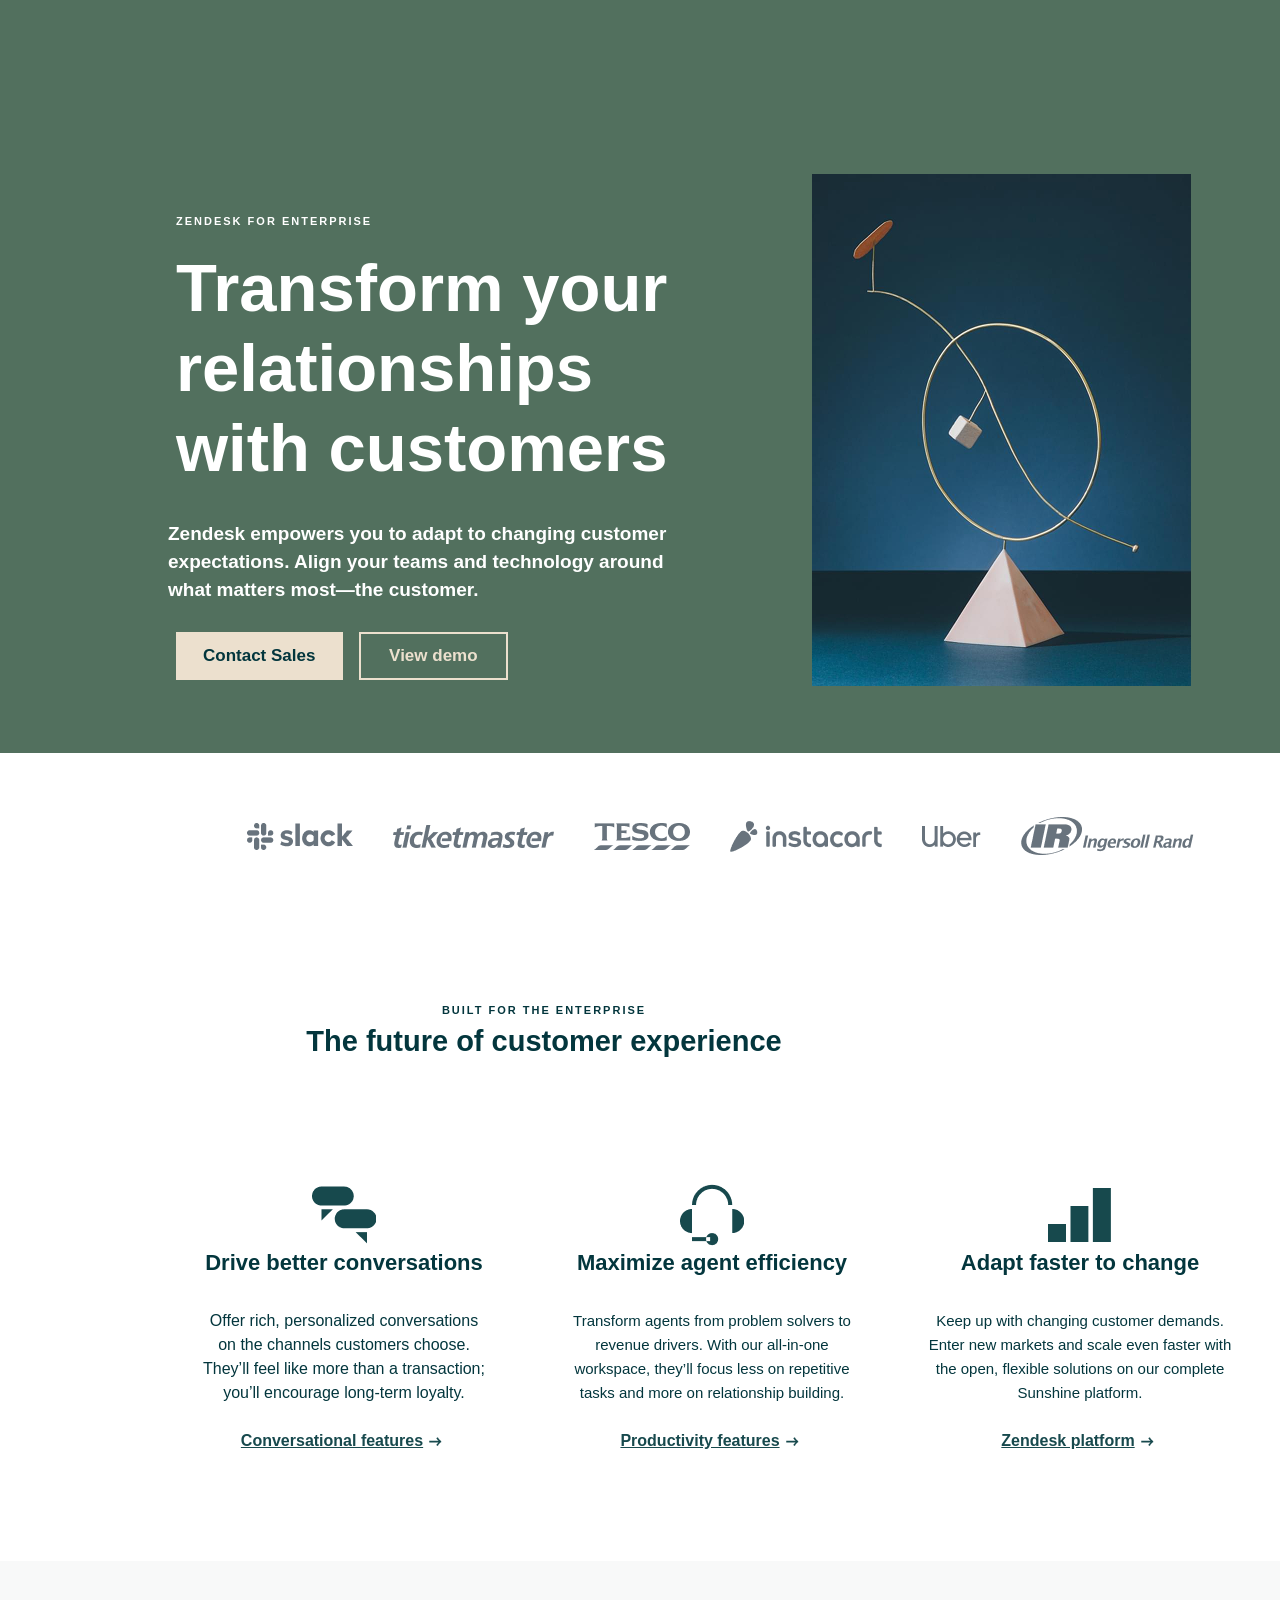
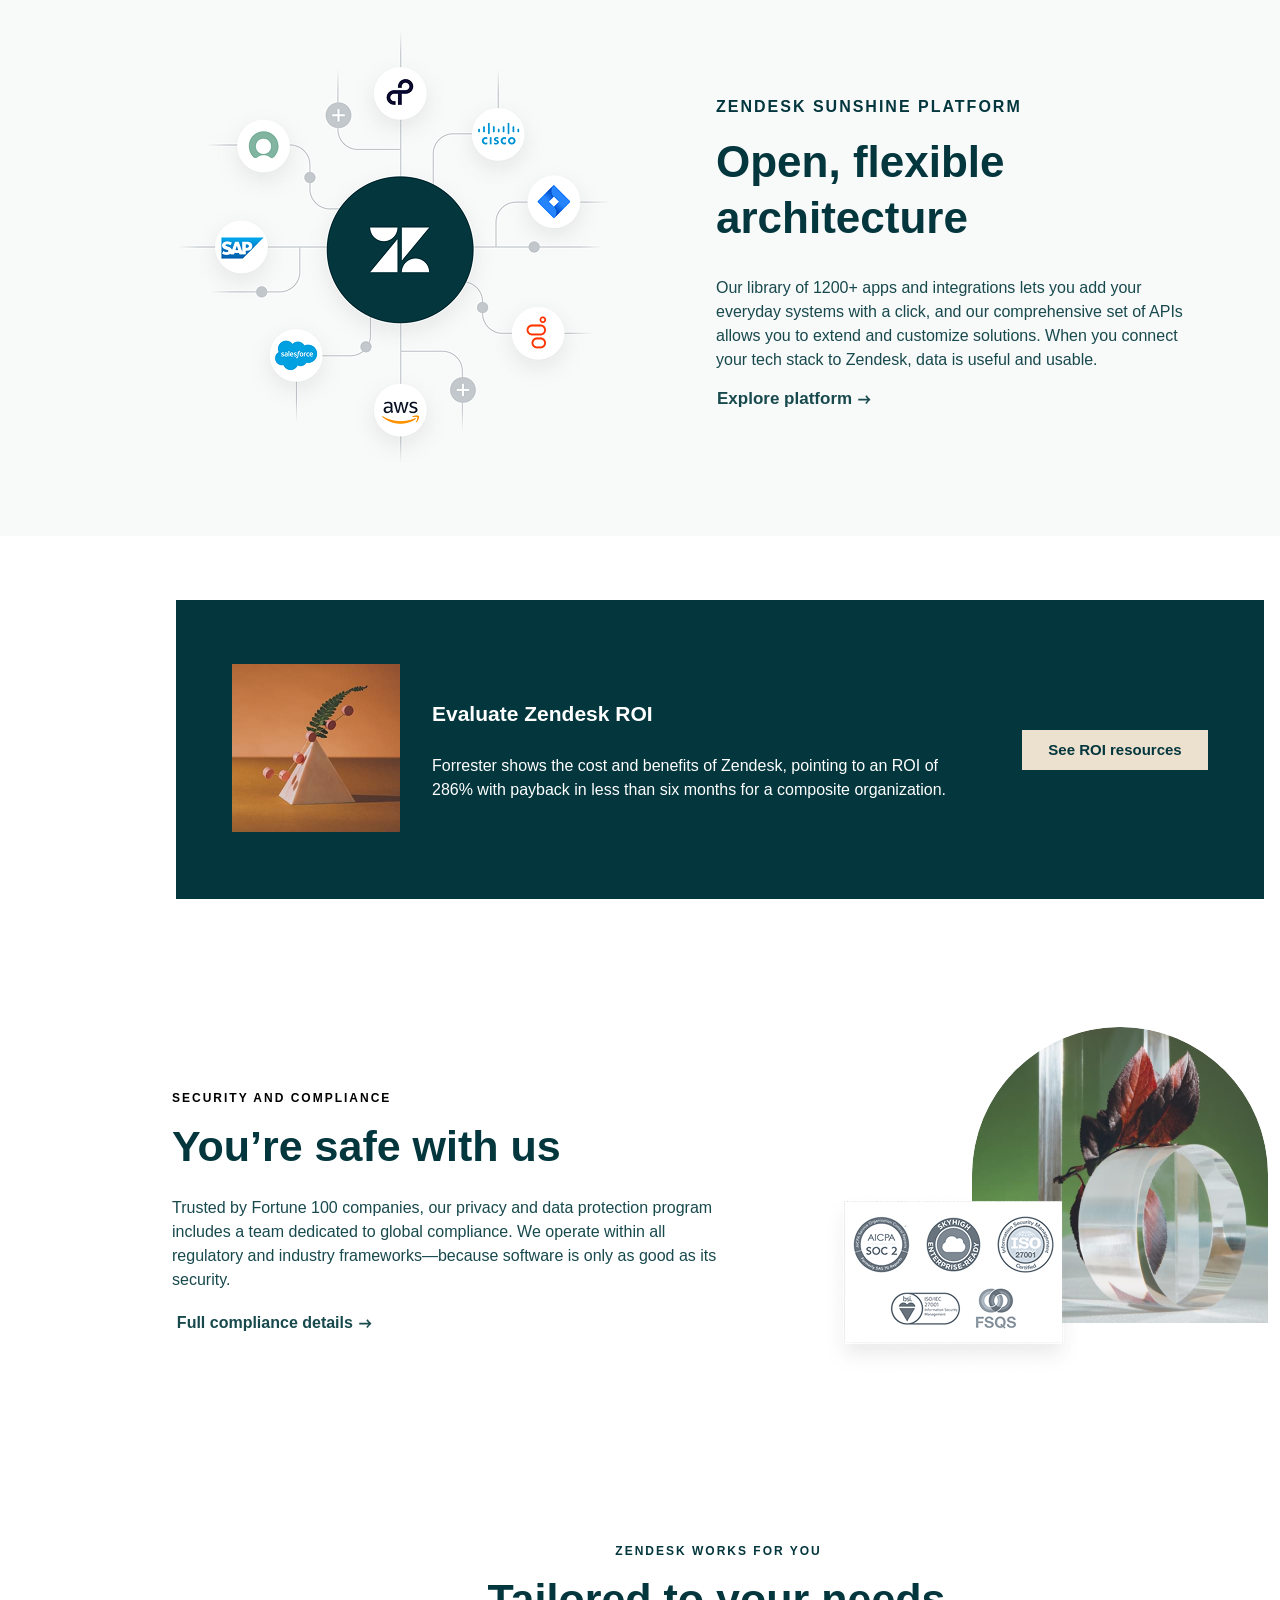
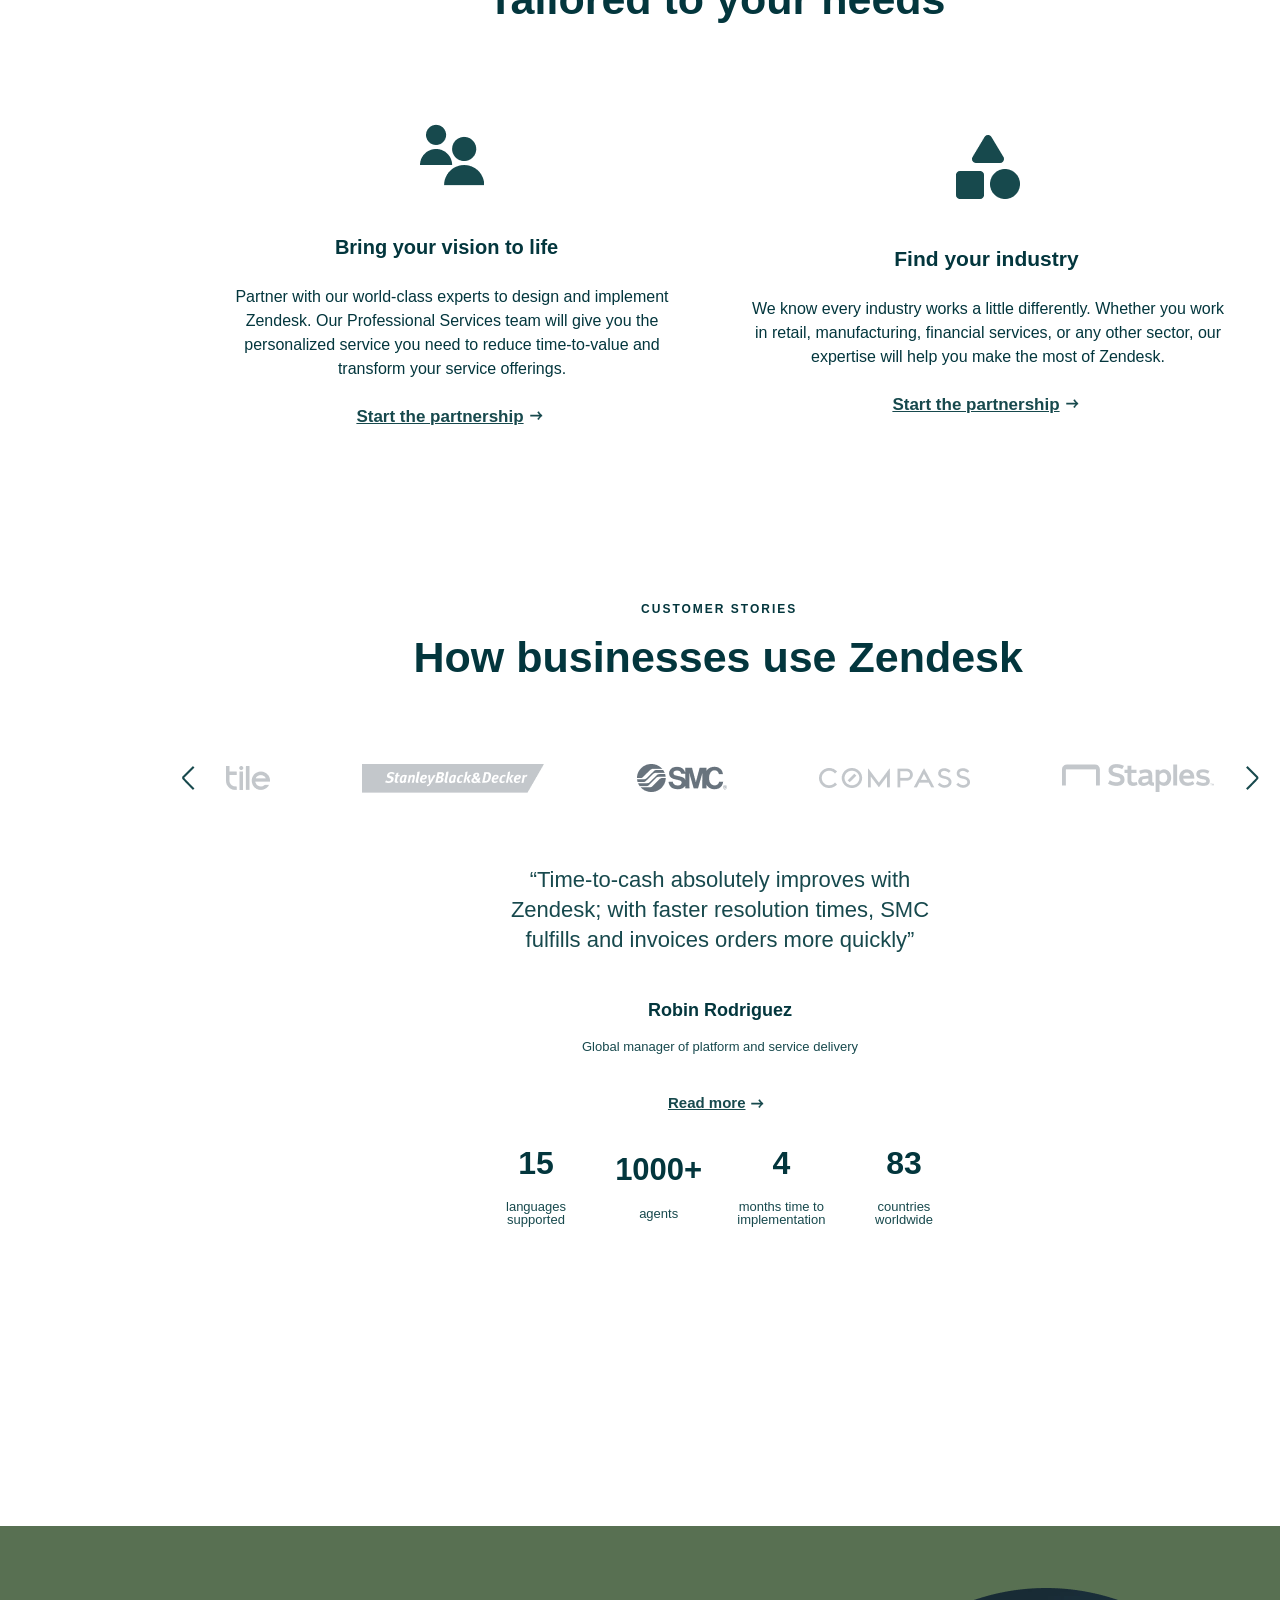
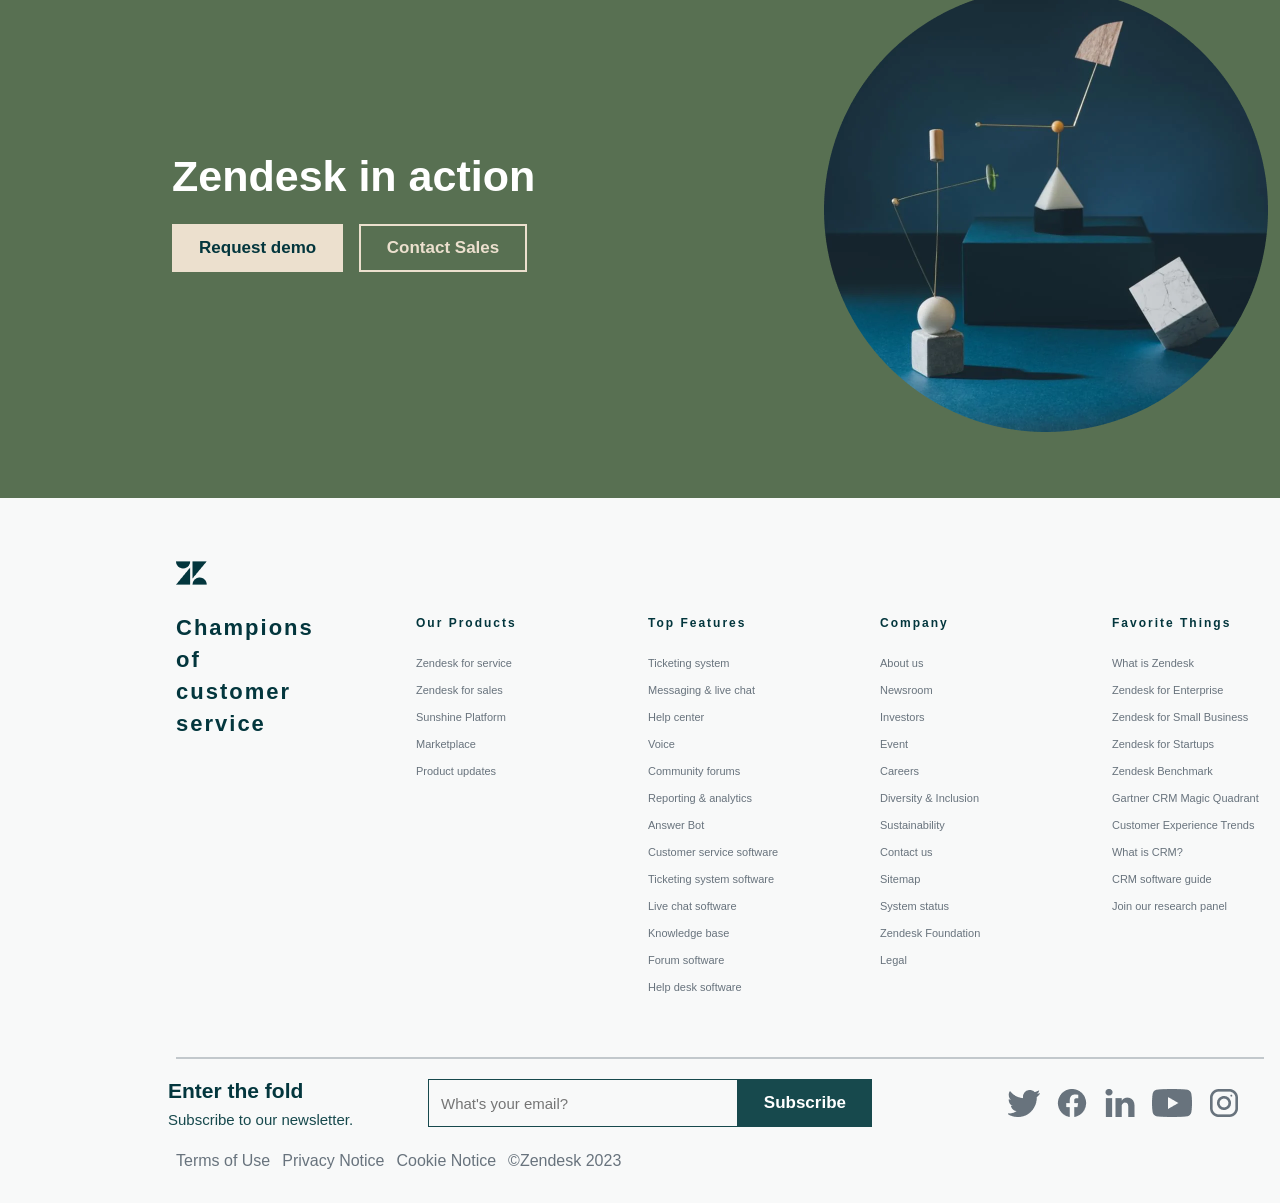
==== index.html @ 7442fc42 "Rename bt6.html to index.html" ====
<!DOCTYPE html>
<html>
    <head>
        <meta charset="UTF-8">
        <title>BT6</title>
        <link rel="stylesheet" href="thuoctinh6.css">
    </head>
    <body>
        <div class="khung">
            <div class="khungODau">
                <div class="khungODau-phanNoiDung">
                    <div class="khungODau-phanNoiDung-chuviet">
                        <p class="oDau-chu1">ZENDESK FOR ENTERPRISE</p>
                        <p class="oDau-chu2">Transform your relationships with customers</p>
                        <div class="oDau-chu3">
                            <p>Zendesk empowers you to adapt to changing customer expectations. Align your teams and technology around what matters most—the customer.</p>
                        </div>
                        <div class="oDau-chu4">
                            <div class="maunut1">
                                <p style="padding: 10px 27.66px 10px 27px;">Contact Sales</p>
                            </div>
                            <div class="maunut2">
                                <p style="padding: 10px 28.27px 10px 28px;">View demo</p>
                            </div>
                        </div>
                    </div>
                    <div>
                        <img src="img/anhODauTien.png" style="width: 379px; height: 512px">
                    </div>
                </div>
            </div>
            <div class="khungThu2">
                <div class="khungThu2-phanNoiDung">
                        <img src="img/oThu2-1.png" style="width: 106px; height: 27px">
                        <img src="img/oThu2-2.png" style="width: 161px; height: 23px">
                        <img src="img/oThu2-3.png" style="width: 96px; height: 27px">
                        <img src="img/oThu2-4.png" style="width: 152px; height: 31px">
                        <img src="img/oThu2-5.png" style="width: 59px; height: 21px">
                        <img src="img/oThu2-6.png" style="width: 173px; height: 38px">
                </div>
            </div>
            <div class="khungThu3">
                <div class="khungThu3-phanNoiDung">
                    <div class="khungThu3-tieude">
                        <p style="font-size: 11px; letter-spacing: 2px; line-height: 22px;">BUILT FOR THE ENTERPRISE</p>
                        <h1 style="font-size: 29px; line-height: 40px; letter-spacing: 0%;">The future of customer experience</h1>
                    </div>
                    <div class="khungThu3-thongtin">
                        <div class="othongtin">
                            <img src="img/othu3-1.png" class="khungthu3-anh">
                            <b style="font-size: 22px; font-weight: 700; line-height: 32px;">
                                Drive better conversations
                            </b>
                            <p class="khung3-othongtin1">
                                Offer rich, personalized conversations on the channels customers choose. They’ll feel like more than a transaction; you’ll encourage long-term loyalty.
                            </p>
                            <div style="height: 28px; width: 223.38px; margin-top: 26px; display: flex; align-items: center; justify-content: center;">
                                <u>
                                    Conversational features
                                </u>
                                <img src="img/othu3-4.png" style="height: 24px; width: 24px;">
                            </div>
                        </div>
                        <div class="othongtin">
                            <img src="img/othu3-2.png" class="khungthu3-anh">
                            <b style="font-size: 22px; font-weight: 700; line-height: 32px;">
                                Maximize agent efficiency
                            </b>
                            <p class="khung3-othongtin2">
                                Transform agents from problem solvers to revenue drivers. With our all-in-one workspace, they’ll focus less on repetitive tasks and more on relationship building.
                            </p>
                             <div style="height: 28px; width: 196.94px; margin-top: 26px; display: flex; align-items: center; justify-content: center;">
                                <u>
                                    Productivity features
                                </u>
                                <img src="img/othu3-4.png" style="height: 24px; width: 24px;">
                            </div>
                        </div>
                        <div class="othongtin">
                            <img src="img/othu3-3.png" class="khungthu3-anh">
                            <b style="font-size: 22px; font-weight: 700; line-height: 32px;">
                                Adapt faster to change
                            </b>
                            <p class="khung3-othongtin3">
                                Keep up with changing customer demands. Enter new markets and scale even faster with the open, flexible solutions on our complete Sunshine platform.
                            </p>
                             <div style="height: 28px; width: 169.53px; margin-top: 26px; display: flex; justify-content: center; align-items: center;">
                                <u>
                                    Zendesk platform
                                </u>
                                <img src="img/othu3-4.png" style="height: 24px; width: 24px;">
                            </div>
                        </div>
                    </div>
                </div>
            </div>
            <div class="khung4">
                <div class="khung4-phanND">
                    <div>
                        <img src="img/oThu4-1.png">
                    </div>
                    <div class="khung4-thongtin">
                        <p class="khung4-thongtin-c1">
                            ZENDESK SUNSHINE PLATFORM
                        </p>
                        <p class="khung4-thongtin-c2">
                            Open, flexible architecture
                        </p>
                        <p class="khung4-thongtin-c3">
                            Our library of 1200+ apps and integrations lets you add your everyday systems with a click, and our comprehensive set of APIs allows you to extend and customize solutions. When you connect your tech stack to Zendesk, data is useful and usable.
                        </p>
                        <div class="khung4-thongtin-c4">
                            <p >Explore platform</p>
                            <img src="img/othu3-4.png" style="height: 24px; width: 24px;">
                        </div>
                    </div>
                </div>
            </div>
            <div class="khung5">
                <div class="khung5-ND">
                    <div>
                        <img src="img/oThu5-1.png" style="height: 168px; height: 168px;">
                    </div>
                    <div class="khung5-ND-C1">
                        <p class="khung5-ND-C1_1">
                            Evaluate Zendesk ROI
                        </p>
                        <p class="khung5-ND-C1_2">
                            Forrester shows the cost and benefits of Zendesk, pointing to an ROI of 286% with payback in less than six months for a composite organization.
                        </p>
                    </div>
                    <div class="khung5-ND-C2">
                        <p>See ROI resources</p>
                    </div>
                </div>
            </div>
            <div class="khung6">
                <div class="khung6-ND">
                    <div class="khung6-ND-C1">
                        <p class="khung6-ND-C1-1">
                            SECURITY AND COMPLIANCE
                        </p>
                        <p class="khung6-ND-C1-2">
                            You’re safe with us
                        </p>
                        <p class="khung6-ND-C1-3">
                            Trusted by Fortune 100 companies, our privacy and data protection program includes a team dedicated to global compliance. We operate within all regulatory and industry frameworks—because software is only as good as its security.
                        </p>
                        <div class="khung6-ND-C1-4">
                            <p>Full compliance details</p>
                            <img src="img/othu3-4.png">
                        </div>
                    </div>
                    <div class="khung6-ND-C2">
                        <img src="img/anh2.png" class="khung6-anh1">
                        <img src="img/anh1.png" class="khung6-anh2">
                    </div>
                </div>
            </div>
            <div class="khung7">
                <div class="khung7-ND">
                    <div class="khung7-ND-C1">
                        <p class="khung7-ND-C1_1">
                            ZENDESK WORKS FOR YOU
                        </p>
                        <p class="khung7-ND-C1_2">
                            Tailored to your needs
                        </p>
                    </div>
                    <div class="khung7-ND-C2">
                        <div class="khung7-ND-C2_1">
                            <img src="img/oThu7-1.png" style="width: 64px; height: 64px;">
                            <p class="khung7-C2-TD1">
                                Bring your vision to life
                            </p>
                            <p class="khung7-C2-ND1">
                                Partner with our world-class experts to design and implement Zendesk. Our Professional Services team will give you the personalized service you need to reduce time-to-value and transform your service offerings.
                            </p>
                            <div class="khung7-C2-MT1">
                                <u>
                                    Start the partnership
                                </u>
                                <img src="img/othu3-4.png" style="height: 24px; width: 24px;">
                            </div>
                        </div>
                        <div class="khung7-ND-C2_1">
                            <img src="img/oThu7-2.png" style="width: 64px; height: 64px;">
                            <p class="khung7-C2-TD2">
                                Find your industry
                            </p>
                            <p class="khung7-C2-ND2">
                                We know every industry works a little differently. Whether you work in retail, manufacturing, financial services, or any other sector, our expertise will help you make the most of Zendesk.
                            </p>
                            <div class="khung7-C2-MT2">
                                <u>
                                    Start the partnership
                                </u>
                                <img src="img/othu3-4.png" style="height: 24px; width: 24px;">
                            </div>
                        </div>
                    </div>
                </div>
            </div>
            <div class="khung8">
                <div class="khung8-ND">
                    <div class="khung8-ND-C1">
                        <p class="khung8-C1-TT">
                            CUSTOMER STORIES
                        </p>
                        <p class="khung8-C1-TT2">
                            How businesses use Zendesk
                        </p>
                    </div>
                    <div class="khung8-C2">
                        <div class="khung8-C2-ND">
                            <div class="khung8-oanh1">
                                <img src="img/o8-1.png" style="height: 24px; width: 24px;">
                                <div class="khung8-deanh">
                                    <img src="img/o8-2.png" style="height: 24px; width: 44px;">
                                    <img src="img/o8-3.png" style="height: 28.69px; width: 182px;">
                                    <img src="img/o8-4.png" style="height: 28px; width: 90px;">
                                    <img src="img/o8-5.png" style="height: 20px; width: 151px;">
                                    <img src="img/o8-6.png" style="height: 28px; width: 152px;">
                                </div>
                                <img src="img/o8-7.png" style="height: 24px; width: 24px;">
                            </div>
                            <div class="khung8-C2-tt">
                                <div class="khung8-C2-tt2">
                                    <div class="khung8-C2-ND1">
                                        <p>
                                            “Time-to-cash absolutely improves with Zendesk; with faster resolution times, SMC fulfills and invoices orders more quickly”
                                        </p>
                                    </div>
                                    <div class="khung8-C2-ND2">
                                        <p style="width: 145px; height: 28px; font-weight: 700; font-size: 18px; line-height: 28px; color: #03363d;">
                                            Robin Rodriguez
                                        </p>
                                        <p style="width: 277px; height:18px; font-weight: 400; font-size: 13px; line-height: 18px; text-align: center; color: #17494D;">
                                            Global manager of platform and service delivery
                                        </p>
                                    </div>
                                    <div class="khung8-C2-ND3">
                                        <u>
                                            Read more
                                        </u>
                                        <img src="img/othu3-4.png" style="width: 24px; height: 24px;">
                                    </div>
                                    <div class="khung8-C2-ND4">
                                        <div class="khung8-C2-ND4-o">
                                            <p class="khung8-C2-TD">15</p>
                                            <p class="khung8-C2-oTT">languages supported</p>
                                        </div>
                                        <div class="khung8-C2-ND4-o">
                                            <p class="khung8-C2-TD" style="font-size: 31px;">1000+</p>
                                            <p class="khung8-C2-oTT">agents</p>
                                        </div>
                                         <div class="khung8-C2-ND4-o">
                                            <p class="khung8-C2-TD">4</p>
                                            <p class="khung8-C2-oTT">
                                                months time to implementation
                                            </p>
                                        </div>
                                         <div class="khung8-C2-ND4-o">
                                            <p class="khung8-C2-TD">83</p>
                                            <p class="khung8-C2-oTT">
                                                countries worldwide
                                            </p>
                                         </div>
                                    </div>
                                </div>
                            </div>
                        </div>
                    </div>
                </div>
            </div>
            <div class="khung9">
                <div class="khung9-ND">
                    <div class="khung9-ND-C1">
                        <p style="width: 367.84px; height: 48px; font-size: 43px; font-weight: 700; line-height: 56px; color: #FFFFFF;">
                            Zendesk in action
                        </p>
                        <div style="width: 536px; height: 48px; display: flex; gap:16px; margin-top: 28px;">
                            <div class="khung9-nut1">
                                Request demo
                            </div>
                            <div class="khung9-nut2">
                                Contact Sales
                            </div>
                        </div>
                    </div>
                    <div class="khung9-C2">
                        <img src="img/o9-1.png" style="height: 444px; width: 444px;">
                    </div>
                </div>
            </div>
            <div class="khung10">
                <div class="khung10-ND">
                    <div class="khung10-ND-C1">
                        <img src="img/o10-1.png" style="height: 32px; width: 32px;">
                        <div class="khung10-C1-tt">
                            <div class="khung10-C1-oTT">
                                <div style="font-size: 22px; height: 88px; width: 127.62px; margin-right: 48.38px;">
                                    <b style="font-size: 22px; letter-spacing: 0%; line-height: 32px;">
                                        Champions of customer service
                                    </b>
                                </div>
                            </div>
                            <div class="khung10-C1-oTT">
                                <b style="height: 15px; width: 125.15px;">Our Products</b>
                                <div style="width: 168px; height: 127px; margin-top: 20px; display: flex; flex-direction: column; gap: 9px;">
                                    <p>Zendesk for service</p>
                                    <p>Zendesk for sales</p>
                                    <p>Sunshine Platform</p>
                                    <p>Marketplace</p>
                                    <p>Product updates</p>
                                </div>
                            </div>
                            <div class="khung10-C1-oTT">
                                <b style="height: 15px; width: 114.56px;">Top Features</b>
                                <div style="width: 168px; height: 343px; margin-top: 20px; display: flex; flex-direction: column; gap: 9px;">
                                    <p>Ticketing system</p>
                                    <p>Messaging & live chat</p>
                                    <p>Help center</p>
                                    <p>Voice</p>
                                    <p>Community forums</p>
                                    <p>Reporting & analytics</p>
                                    <p>Answer Bot</p>
                                    <p>Customer service software</p>
                                    <p>Ticketing system software</p>
                                    <p>Live chat software</p>
                                    <p>Knowledge base</p>
                                    <p>Forum software</p>
                                    <p>Help desk software</p>
                                </div>
                            </div>
                            <div class="khung10-C1-oTT">
                                <b style="height: 15px; width: 81.37px;">Company</b>
                                <div style="width: 168px; height: 316px; margin-top: 20px; display: flex; flex-direction: column; gap: 9px;">
                                    <p>About us</p>
                                    <p>Newsroom</p>
                                    <p>Investors</p>
                                    <p>Event</p>
                                    <p>Careers</p>
                                    <p>Diversity & Inclusion</p>
                                    <p>Sustainability</p>
                                    <p>Contact us</p>
                                    <p>Sitemap</p>
                                    <p>System status</p>
                                    <p>Zendesk Foundation</p>
                                    <p>Legal</p>
                                </div>
                            </div>
                            <div class="khung10-C1-oTT">
                                <b style="height: 15px; width: 141px;">Favorite Things</b>
                                <div style="width: 168px; height: 262px; margin-top: 20px; display: flex; flex-direction: column; gap: 9px;">
                                    <p>What is Zendesk</p>
                                    <p>Zendesk for Enterprise</p>
                                    <p>Zendesk for Small Business</p>
                                    <p>Zendesk for Startups</p>
                                    <p>Zendesk Benchmark</p>
                                    <p>Gartner CRM Magic Quadrant</p>
                                    <p>Customer Experience Trends</p>
                                    <p>What is CRM?</p>
                                    <p>CRM software guide</p>
                                    <p>Join our research panel</p>
                                </div>
                            </div>
                        </div>
                    </div>
                    <hr>
                    <div class="khung10-C2">
                        <div class="khung10-C2-o1">
                            <b>Enter the fold</b>
                            <p>Subscribe to our newsletter.</p>
                        </div>
                        <div style="display: flex;">
                            <input type="text" placeholder="What's your email?">
                            <button>Subscribe</button>
                        </div>
                        <div style="display: flex; width: 232px; height: 32px; gap: 16px; margin-left: 136px;">
                            <img src="img/o10-2.png">
                            <img src="img/o10-3.png">
                            <img src="img/o10-4.png">
                            <img src="img/o10-5.png" style="width: 40px;">
                            <img src="img/o10-6.png">
                        </div>
                    </div>
                    <div class="khung10-C3">
                        <p>Terms of Use</p>
                        <p>Privacy Notice</p>
                        <p>Cookie Notice</p>
                        <p>©Zendesk 2023</p>
                    </div>
                </div>
            </div>
        </div>
    </body>
</html>
---- thuoctinh6.css ----
*{
    padding: 0;
    margin: 0;
    box-sizing: border-box;
}
body{
    font-family:'arial';
}
.khung{
    height: 5984.97px;
    width: 1440px;
    font-weight: 700;
}
.khungODau{
    width: 1440px;
    height: 753px;
    background-color: #52705e;
}
.khungODau-phanNoiDung{
    width: 1104px;
    height: 515px;
    padding-top: 174px;
    padding-left: 168px;
    display: flex;
    gap:100px;
}
.khungODau-phanNoiDung-chuviet{
    font-style: Bold;
    font-weight: 700;
    color: #FFFFFF;
    width: 552px;
    height: 450px;
    padding: 32.5px 0;
    display: flex;
    flex-direction: column;
    letter-spacing: 0;
}
.oDau-chu1{
    font-size: 11px;
    line-height: 22px;
    letter-spacing: 2px;
    margin-top: 3px;
    margin-left: 8px;
}
.oDau-chu2{
    font-size: 67px;
    line-height:80px;
    margin-top: 16px;
    margin-left: 8px;
}
.oDau-chu3{
    font-size:19px;
    line-height: 28px;
    display: flex;
    flex-direction: column;
    margin-top: 32px;
}
.oDau-chu4{
    width: 536px;
    height: 48px;
    margin-left: 8px;
    margin-top: 28px;
    display: flex;
    flex-direction: row;
    gap: 16px;
}
.maunut1{
    background-color: #ECE0CE;
    border:2px;
    font-size: 17px;
    line-height: 28px;
    display: flex;
    justify-content: center;
    align-items: center;
    color: #03363D;
}
.maunut2{
    border:2px solid #ECE0CE;
    display: flex;
    justify-content: center;
    align-items: center;
    color: #ECE0CE;
    font-size: 17px;
    line-height: 28px;
}
.khungThu2{
    width: 1440px;
    height: 166px;
    display: flex;
    justify-content: center;
    align-items: center;
}
.khungThu2-phanNoiDung{
    width: 1088px;
    height: 38px;
    display: flex;
    gap: 40px;
    justify-content: center;
    align-items: center;
}
.khungThu3{
    width: 1440px;
    height:642px;
    display: flex;
    justify-content: center;
    align-items: center;
    letter-spacing: 0;
}
.khungThu3-phanNoiDung{
    width: 1088px;
    height: 514px;
    align-items: center;
    justify-content: center;
}
.khungThu3-tieude{
    width: 736px;
    height: 94px;
    display: flex;
    align-items: center;
    justify-content: center;
    flex-direction: column;
    color: #03363D;
}
.khungThu3-thongtin{
    width: 1104px;
    height: 356px;
    display: flex;
    gap:16px;
    padding-top: 64px;
    margin-left: -8px;

}
.othongtin{
    width: 352px;
    height: 356px;
    display: flex;
    align-items: center;
    justify-content: center;
    color: #03363D;
    flex-direction: column;
}
.khungthu3-anh{
    width: 64px;
    height: 64px;
}
.khung3-othongtin1{
    font-size: 16px;
    line-height: 24px;
    font-weight: 400;
    margin-top: 30px;
    width: 287.42px;
    height: 92px;
    text-align: center;
}
.khung3-othongtin2{
    font-weight: 400;
    font-size: 15px;
    line-height: 24px;
    text-align: center;
    width: 291.78px;
    height: 92px;
    margin-top: 30px;
}
u{
    color: #17494D;
}
.khung3-othongtin3{
    font-size: 15px;
    line-height: 24px;
    font-weight: 400;
    letter-spacing: 0%;
    width: 302.67px;
    height: 92px;
    margin-top: 30px;
    text-align: center;
}
.khung4{
    width: 1440px;
    height: 575px;
    background-color: #F8F9F9;
    display: flex;
    align-items: center;
    justify-content: center;
}
.khung4-phanND{
    width: 1104px;
    height: 447px;
    display: flex;
    gap: 100px;
    align-items: center;
    justify-content: center;
}
.khung4-thongtin{
    width: 552px;
    height: 306px;
    font-weight: 700;
    letter-spacing: 0%;
}
.khung4-thongtin-c1{
    line-height: 22px;
    letter-spacing: 2px;
    color: #03363D;
}
.khung4-thongtin-c2{
    font-size: 44px;
    font-weight: 700;
    line-height: 56px;
    color: #03363D;
    width: 291.81px;
    margin-top: 16px;
}
.khung4-thongtin-c3{
    width: 489.03px;
    height: 92px;
    font-size: 16px;
    font-weight: 400;
    line-height: 24px;
    margin-top: 30px;
    color: #17494D;
}
.khung4-thongtin-c4{
    width: 161.17px;
    height: 19px;
    font-size: 17px;
    line-height: 28px;
    color: #17494D;
    display: flex;
    align-items: center;
    justify-content: center;
    margin-top: 22px;
}
.khung5{
    width: 1440px;
    height: 427px;
    display: flex;
    align-items: center;
    justify-content: center;
}
.khung5-ND{
    background-color: #03363D;
    width: 1088px;
    height: 299px;
    display: flex;
    align-items: center;
    justify-content: center;
    gap:32px;
}
.khung5-ND-C1{
    display: flex;
    gap: 24px;
    color: #FFFFFF;
    letter-spacing: 0%;
    flex-wrap: wrap;
    width: 558.06px;
    height: 104px;
}
.khung5-ND-C1_1{
    font-weight: 700;
    line-height: 32px;
    font-size: 21px;
    width: 221px;
    height: 32px;
}
.khung5-ND-C1_2{
    font-weight: 400;
    font-size: 16px;
    line-height: 24px;
    width: 542.83px;
    height: 48px;
}
.khung5-ND-C2{
    display: flex;
    align-items: center;
    justify-content: center;
    background-color: #ECE0CE;
    color: #03363D;
    font-weight: 700;
    line-height: 24px;
    letter-spacing: 0;
    font-size: 15px;
    width: 185.94px;
    height: 40px;
}
.khung6{
    width: 1440px;
    height: 497.98px;
    background-color: #FFFFFF;
    display: flex;
    align-items: center;
    justify-content: center;
}
.khung6-ND{
    width: 1104px;
    height: 369.98px;
    display: flex;
    justify-content: center;
    align-items: center;
    gap: 100px;
}
.khung6-ND-C1{
    width: 552px;
    height: 250px;
    display: flex;
    flex-direction: column;
}
.khung6-ND-C1-1{
    font-weight: 700;
    font-style: Bold;
    font-size: 12px;
    line-height: 22px;
    letter-spacing: 2px;
    vertical-align: middle;
    text-transform: uppercase;
    width: 228.78px;
    height: 15px;
}
.khung6-ND-C1-2{
    font-weight: 700;
    font-style: Bold;
    font-size: 43px;
    line-height: 56px;
    letter-spacing: 0%;
    color: #03363D;
    margin-top: 16px;
    width: 394.97px;
    height: 48px;
}
.khung6-ND-C1-3{
    font-weight: 400;
    font-style: Regular;
    font-size: 16px;
    line-height: 24px;
    letter-spacing: 0%;
    vertical-align: middle;
    color: #17494D;
    margin-top: 30px;
}
.khung6-ND-C1-4{
    width: 209.77px;
    height: 19px;
    display: flex;
    align-items: center;
    justify-content: center;
    font-weight: 700;
    font-size: 16px;
    line-height: 28px;
    letter-spacing: 0%;
    color: #17494D;
    margin-top: 22px;
}
.khung6-ND-C2{
    width: 444px;
    height: 369.98px;
    position: relative;
    display: inline-block;
}
.khung6-anh1{
    display: block;
    width: 295.98px;
    height: 295.98px;
    margin-left: 148.02px;
    border-radius: 295.98px 295.98px 0 0;
    object-fit: cover;
}
.khung6-anh2{
    position: absolute;
    width: 258.98px;
    height: 184.98px;
    z-index: 10;
    bottom: 20px;
    left: 0px;
}
.khung7{
    width: 1440px;
    height: 658px;
    display: flex;
    align-items: center;
    justify-content: center;
}
.khung7-ND{
    width: 1088px;
    height: 530px;
    display: flex;
    justify-content: center;
    align-items: center;
    flex-direction: column;
}
.khung7-ND-C1{
    width: 736px;
    height: 110px;
    display: flex;
    justify-content: center;
    align-items: center;
    flex-direction: column;
    color:#03363D;
}
.khung7-ND-C1_1{
    width: 209.37px;
    height: 15px;
    font-weight: 700;
    font-size: 12px;
    line-height: 22px;
    letter-spacing: 2px;
}
.khung7-ND-C1_2{
    width: 464.95px;
    height: 48px;
    font-weight: 700;
    font-style: Bold;
    font-size: 43px;
    line-height: 56px;
    letter-spacing: 0%;
    margin-top: 16px;
}
.khung7-ND-C2{
    width: 1104px;
    height: 356px;
    display: flex;
    justify-content: center;
    margin-top: 64px;
    color: #03363D;
}
.khung7-ND-C2_1{
    width: 536px;
    height: 356px;
    display: flex;
    align-items: center;
    justify-content: center;
    flex-direction: column;
}
.khung7-C2-TD1{
    font-size: 20px;
    font-weight: 700;
    line-height: 32px;
    letter-spacing: 0%;
    width: 234.23px;
    height: 24px;
    margin-top: 44px;
}
.khung7-C2-ND1{
    width: 482.9px;
    height: 92px;
    font-weight: 400;
    font-size: 16px;
    line-height: 24px;
    letter-spacing: 0%;
    margin-top: 30px;
    text-align: center;
}
.khung7-C2-MT1{
    width: 195.53px;
    height: 28px;
    margin-top: 26px;
    display: flex;
    text-align: center;
    justify-content: center;
    font-size: 17px;
    line-height: 28px;
    letter-spacing: 0%;
    font-weight: 700;
}
.khung7-C2-TD2{
    width: 187.43px;
    height: 24px;
    font-weight: 700;
    line-height: 32px;
    letter-spacing: 0%;
    font-size: 21px;
    margin-top: 44px;
}
.khung7-C2-ND2{
    width: 485.5px;
    height: 68px;
    margin-top: 30px;
    line-height: 24px;
    letter-spacing: 0%;
    text-align: center;
    font-size: 16px;
    font-weight: 400;
}
.khung7-C2-MT2{
    width: 222.59px;
    height: 28px;
    margin-top: 26px;
    display: flex;
    text-align: center;
    justify-content: center;
    font-size: 17px;
    line-height: 28px;
    letter-spacing: 0%;
    font-weight: 700;
}
.khung8{
    width: 1440px;
    height: 1006.98px;
    display: flex;
    align-items: center;
    justify-content: center;
}
.khung8-ND{
    width: 1088px;
    height: 878.98px;
    display: flex;
    align-items: center;
    justify-content: center;
    flex-direction: column;
}
.khung8-ND-C1{
    width: 736px;
    height: 110px;
    display: flex;
    align-items: center;
    justify-content: center;
    flex-direction: column;
    color: #03363D;
    font-weight: 700;
}
.khung8-C1-TT{
    font-size: 12px;
    letter-spacing: 2px;
    width: 157.87px;
    height: 15px;
    line-height: 22px;
}
.khung8-C1-TT2{
    font-size: 43px;
    line-height: 56px;
    font-weight: 700;
    width: 612.98px;
    height: 48px;
    margin-top: 16px;
    letter-spacing: 0%;
}
.khung8-C2{
    width: 1088px;
    height: 768.98px;
    display: flex;
    align-items: center;
    justify-content: center;
    flex-direction: column;
}
.khung8-C2-ND{
    width: 1088px;
    height: 768.98px;
    display: flex;
    align-items: center;
    flex-direction: column;
}
.khung8-oanh1{
    display: flex;
    width: 1088px;
    height: 42.98px;
    align-items: center;
    justify-content: space-between;
    margin-top: 64px;
}
.khung8-deanh{
    width: 988px;
    height: 42.98px;
    display: flex;
    align-items: center;
    justify-content: space-between;
}
.khung8-C2-tt{
    width: 720px;
    height: 518px;
    display: flex;
    align-items: center;
    justify-content: center;
}
.khung8-C2-tt2{
    width: 474.66px;
    height: 390px;
    display: flex;
    align-items: center;
    justify-content: center;
    flex-direction: column;
}
.khung8-C2-ND1{
    width: 472.25px;
    height: 86px;
    font-weight: 400;
    line-height: 30px;
    font-size: 22px;
    letter-spacing: 0%;
    display: flex;
    justify-content: center;
    text-align: center;
    color: #17494D;
}
.khung8-C2-ND2{
    width: 293.67px;
    height: 82px;
    gap: 14px;
    margin-top: 34px;
    letter-spacing: 0%;
    display: flex;
    text-align: center;
    align-items: center;
    justify-content: center;
    flex-direction: column;
}
.khung8-C2-ND3{
    width: 104.08px;
    height: 26px;
    font-size: 15px;
    line-height: 24px;
    color: #17494D;
    font-weight: 700;
    letter-spacing: 0%;
    display: flex;
    margin-top: 24px;
}
.khung8-C2-ND4{
    width: 490.66px;
    height: 136px;
    display: flex;
    align-items: center;
    justify-content: center;
    gap: 16px;
}
.khung8-C2-ND4-o{
    width: 106.66px;
    height: 90px;
    display: flex;
    flex-direction: column;
    text-align: center;
    justify-content: center;
}
.khung8-C2-TD{
    font-weight: 700;
    font-size: 32px;
    line-height: 40px;
    color: #03363D;
    height: 40px;
}
.khung8-C2-oTT{
    color:#17494D;
    font-weight: 400;
    line-height: 100%;
    font-size: 13px;
    margin-top: 17px;
}
.khung9{
    width: 1440px;
    height: 572px;
    background-color: #587052;
    display: flex;
    align-items: center;
    justify-content: center;
}
.khung9-ND{
    width: 1104px;
    height: 444px;
    display: flex;
    gap:100px;
    justify-content: center;
    align-items: center;
}
.khung9-ND-C1{
    width: 552px;
    height: 128px;
    display: flex;
    flex-direction: column;
    letter-spacing: 0%;
}
.khung9-nut1{
    width: 171.19px;
    height: 48px;
    background-color: #ECE0CE;
    display: flex;
    align-items: center;
    justify-content: center;
    color: #03363D;
    font-size: 17px;
    font-weight: 700;
}
.khung9-nut2{
    width: 167.66px;
    height: 48px;
    border: 2px solid #ECE0CE;
    display: flex;
    align-items: center;
    justify-content: center;
    color: #ECE0CE;
    font-size: 17px;
    line-height: 28px;
    font-weight: 700;
}
.khung10{
    height: 705px; 
    width: 1440px; 
    background-color: #F8F9F9;
    display: flex;
    align-items: center;
    justify-content: center;
}
.khung10-ND{
    width: 1120px;
    height: 673px;
    display: flex;
    align-items: center;
    justify-content: center;
    flex-direction: column;
}
.khung10-ND-C1{
    width: 1088px;
    height: 516px;
    display: flex;
    align-items: flex-start;
    justify-content: center;
    flex-direction: column;
}
.khung10-C1-tt{
    width: 1104px;
    height: 397px;
    display: flex;
    margin-top: 23px;
    justify-content: space-between;
}
.khung10-oTT{
    width: 184px;
    height: 397px;
}
.khung10-C1-oTT b{
    color: #03363D;
    letter-spacing: 2px;
    line-height: 22px;
    font-size: 12px;
    font-weight: 700;
}
.khung10-C1-oTT p{
    color: #68737D;
    letter-spacing: 0%;
    font-weight: 400;
    font-size: 11px;
    line-height: 18px;
}
hr{
    border: 1px solid #c2c8cc;
    margin-top: 16px;
    width: 1088px;
}
.khung10-C2{
    width: 1104px;
    height: 64px;
    display: flex;
    align-items: center;
    padding-top: 24px;
}
.khung10-C2-o1{
    width: 260px;
    height: 56px;
    display: flex;
    flex-direction: column;
    gap:6px;
}
.khung10-C2-o1 b{
    font-weight: 700;
    font-size: 21px;
    line-height: 32px;
    letter-spacing: 0%;
    color: #03363D;
    width: 140.15px;
    height: 24px;
}
.khung10-C2-o1 p{
    font-weight: 400;
    font-size: 15px;
    color: #17494D;
    letter-spacing: 0%;
    width: 195.2px;
    height: 20px;
    margin-top: 6px;
}
input[type=text]{
    background-color: #F8F9F9;
    display: flex;
    align-items: center;
    justify-content: center;
    border: 1px solid #17494D;
    width: 309.84px;
    height: 48px;
    font-size: 15px;
    font-weight: 400;
    line-height: 100%;
    box-sizing: border-box;
    padding-left: 12px;
}
button{
    width: 134.16px;
    height: 48px;
    background-color: #17494D;
    display: flex;
    align-items: center;
    justify-content: center;
    color: #FFFFFF;
    font-weight: 700;
    font-size: 17px;
    line-height: 28px;
    border: 2px solid #17494D;
}
.khung10-C2 img{
    width: 32px;
    height: 32px;
}
.khung10-C3{
    width: 1104px;
    height: 28px;
    margin-top: 24px;
    display: flex;
    align-items: center;
    box-sizing: border-box;
    padding-left: 8px;
    color: #68737D;
    font-weight: 400;
    letter-spacing: 0%;
}
.khung10-C3 p{
    display: flex;
    align-items: center;
    justify-content: center;
    height: 28px;
    margin-right: 12px;
}
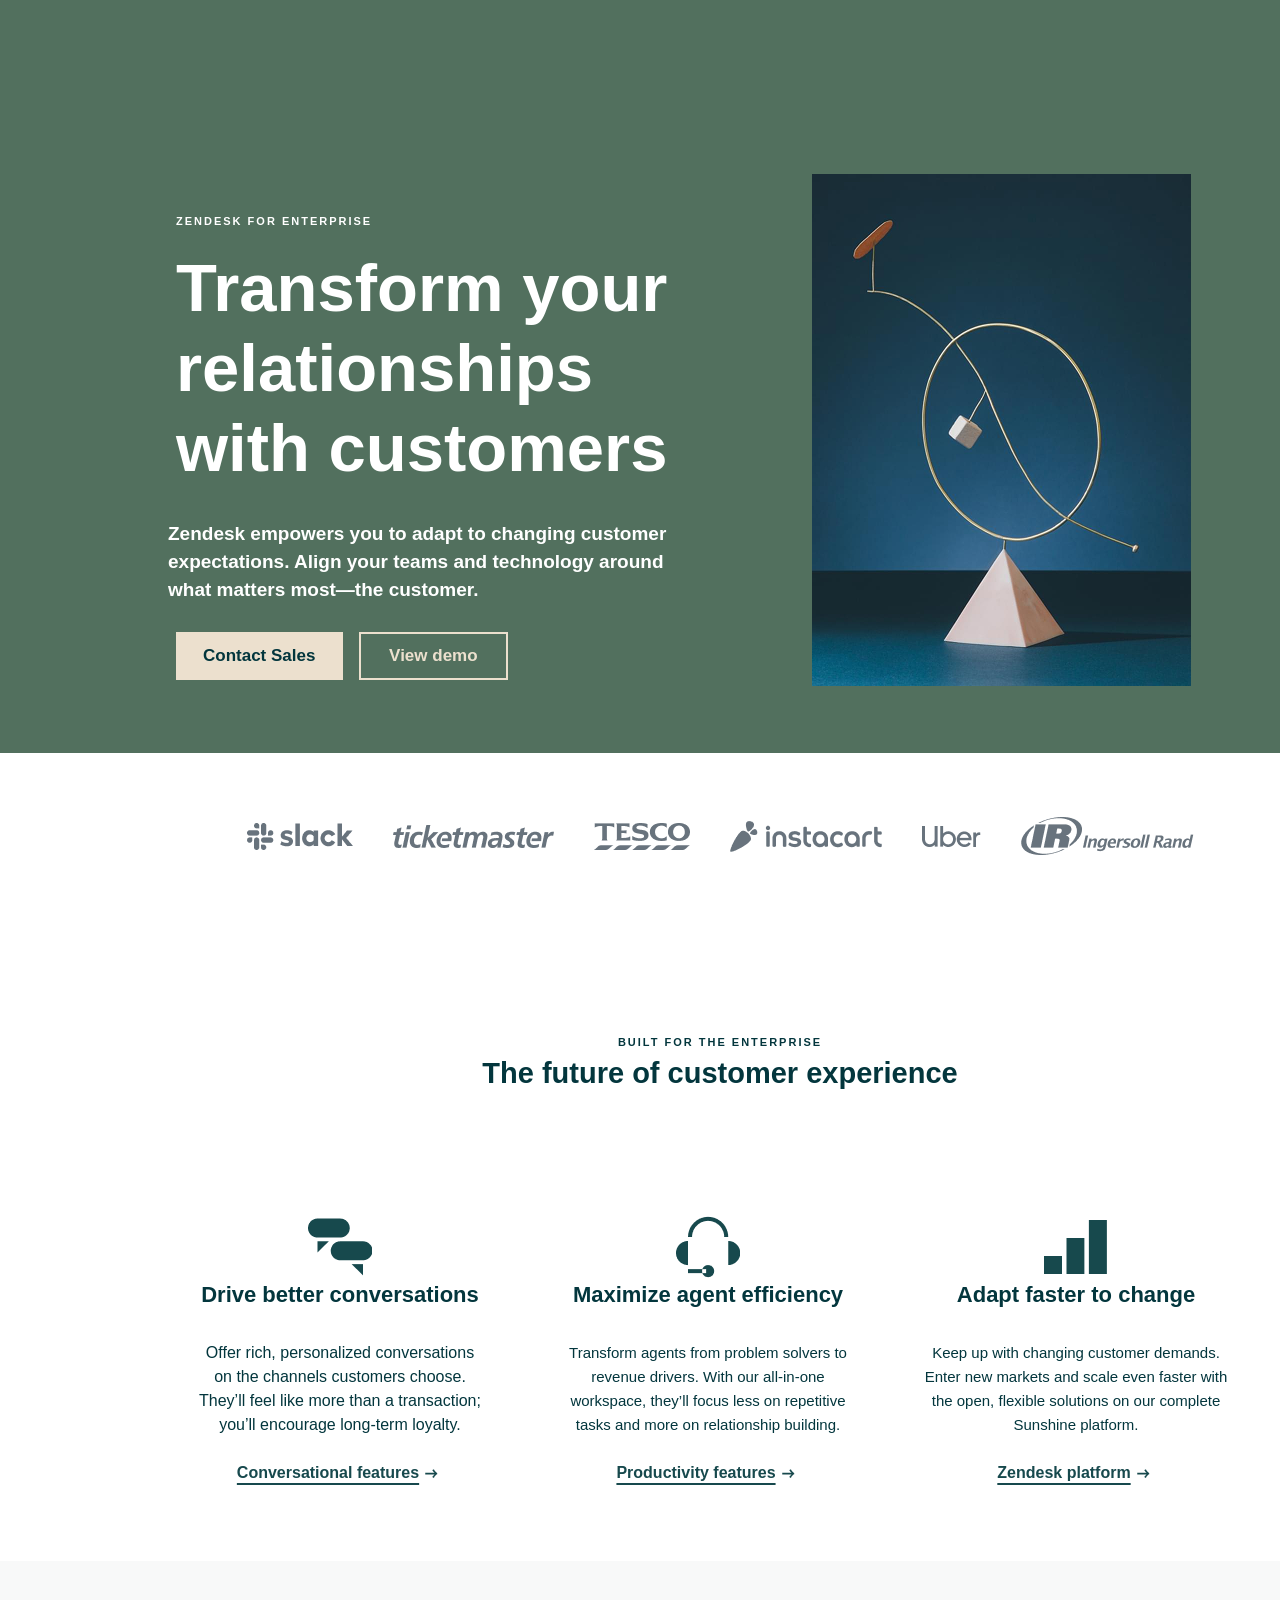
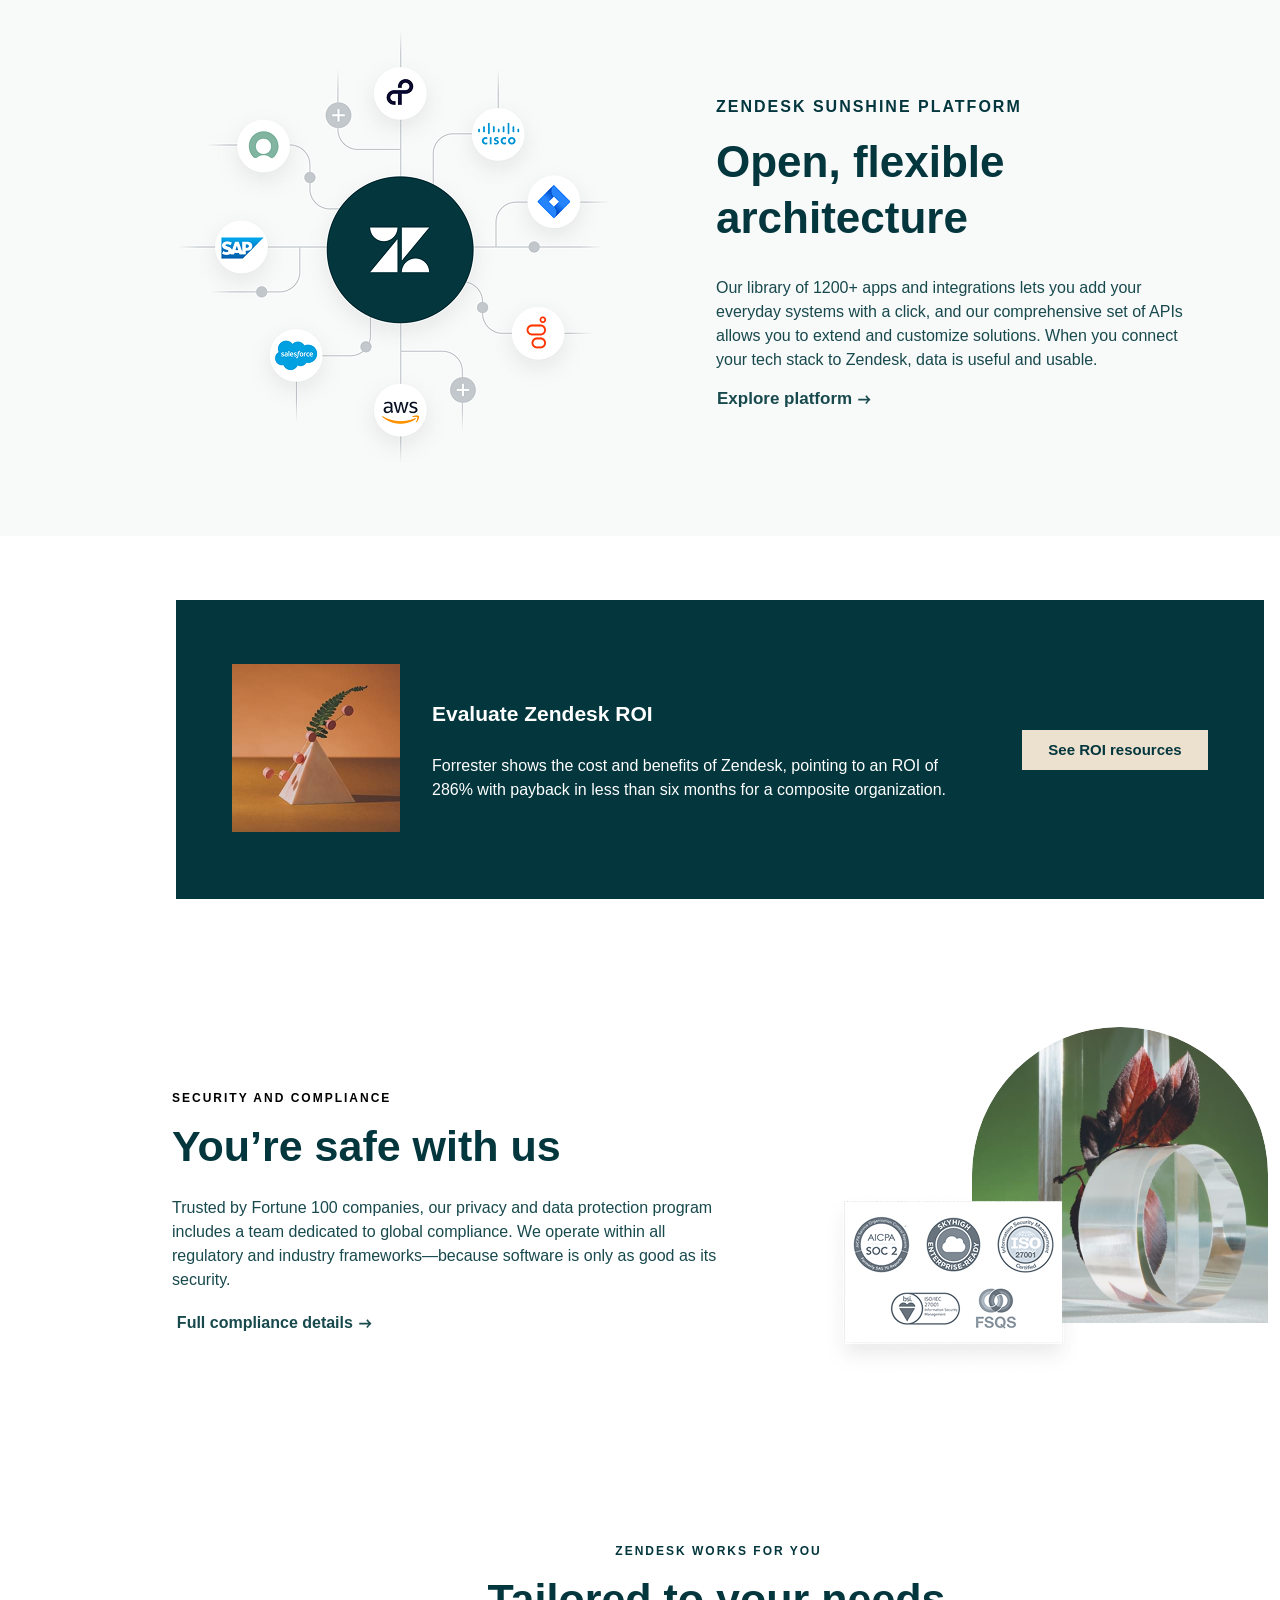
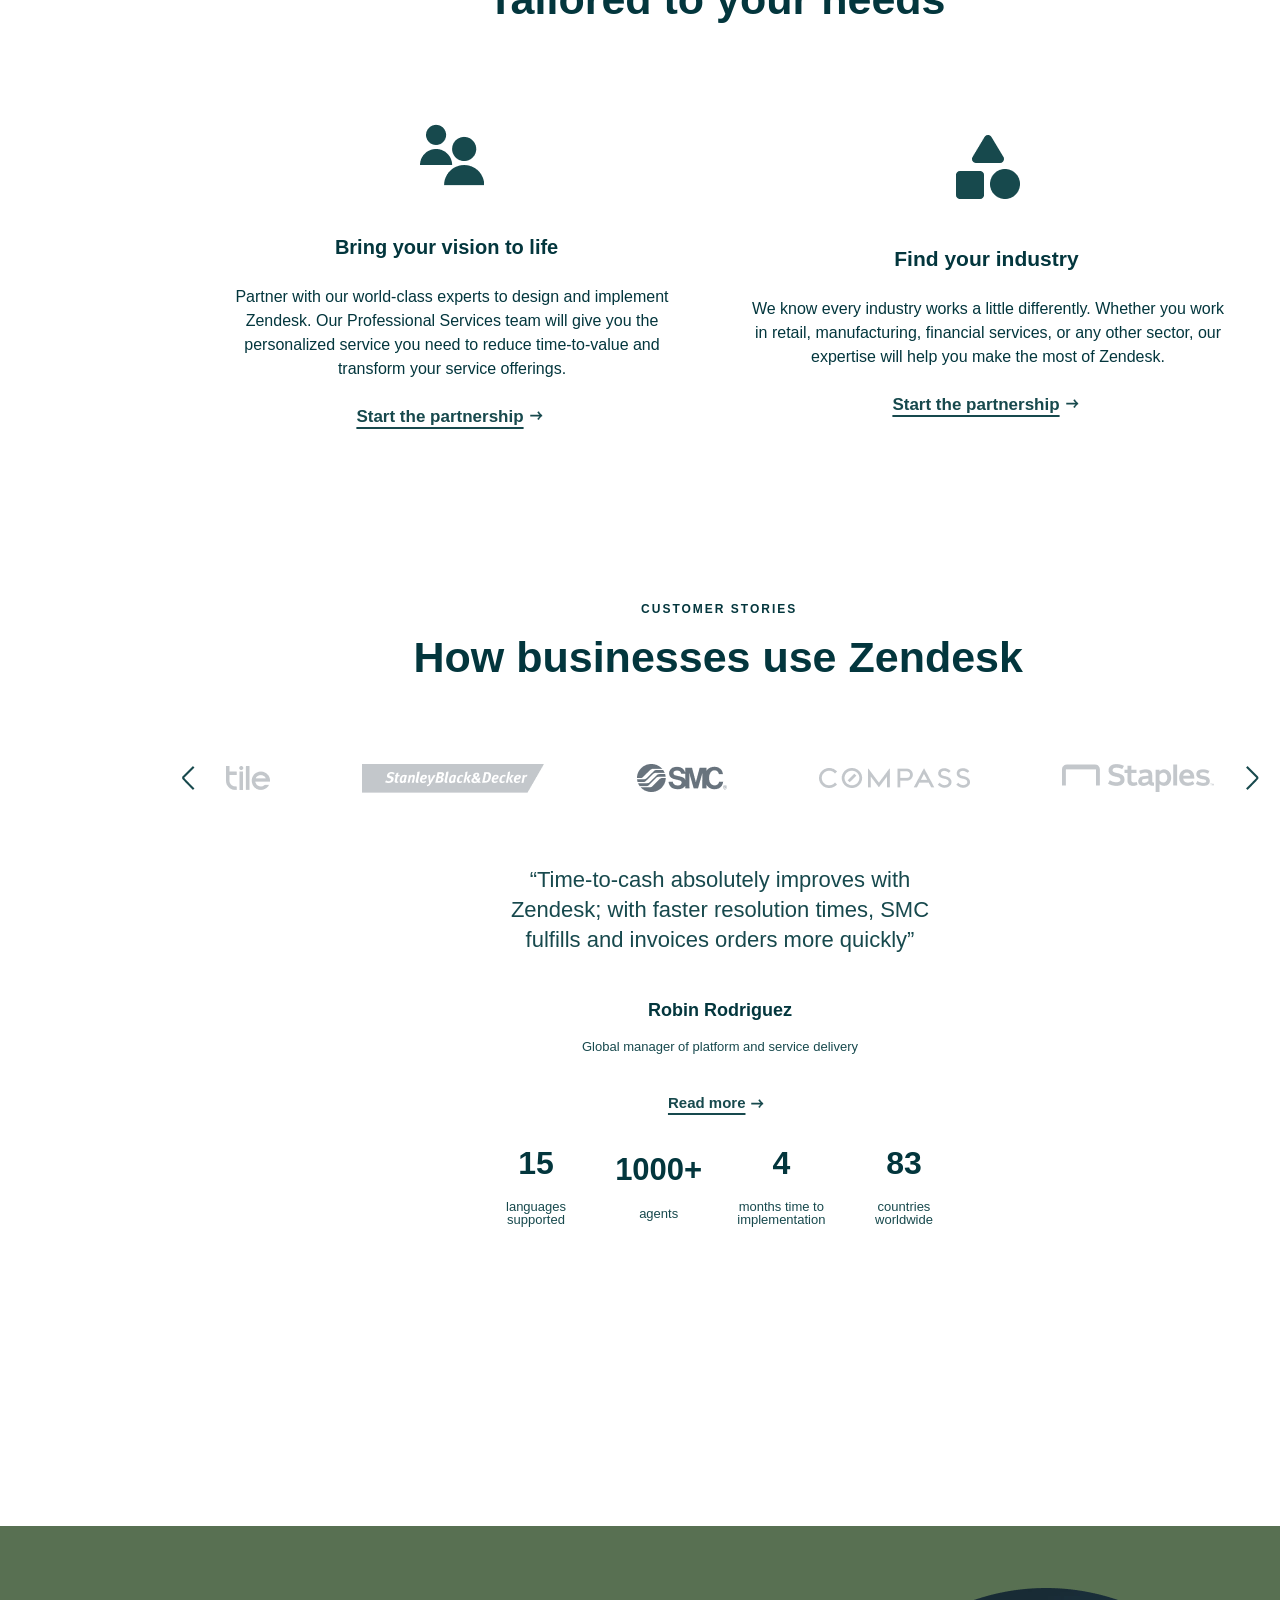
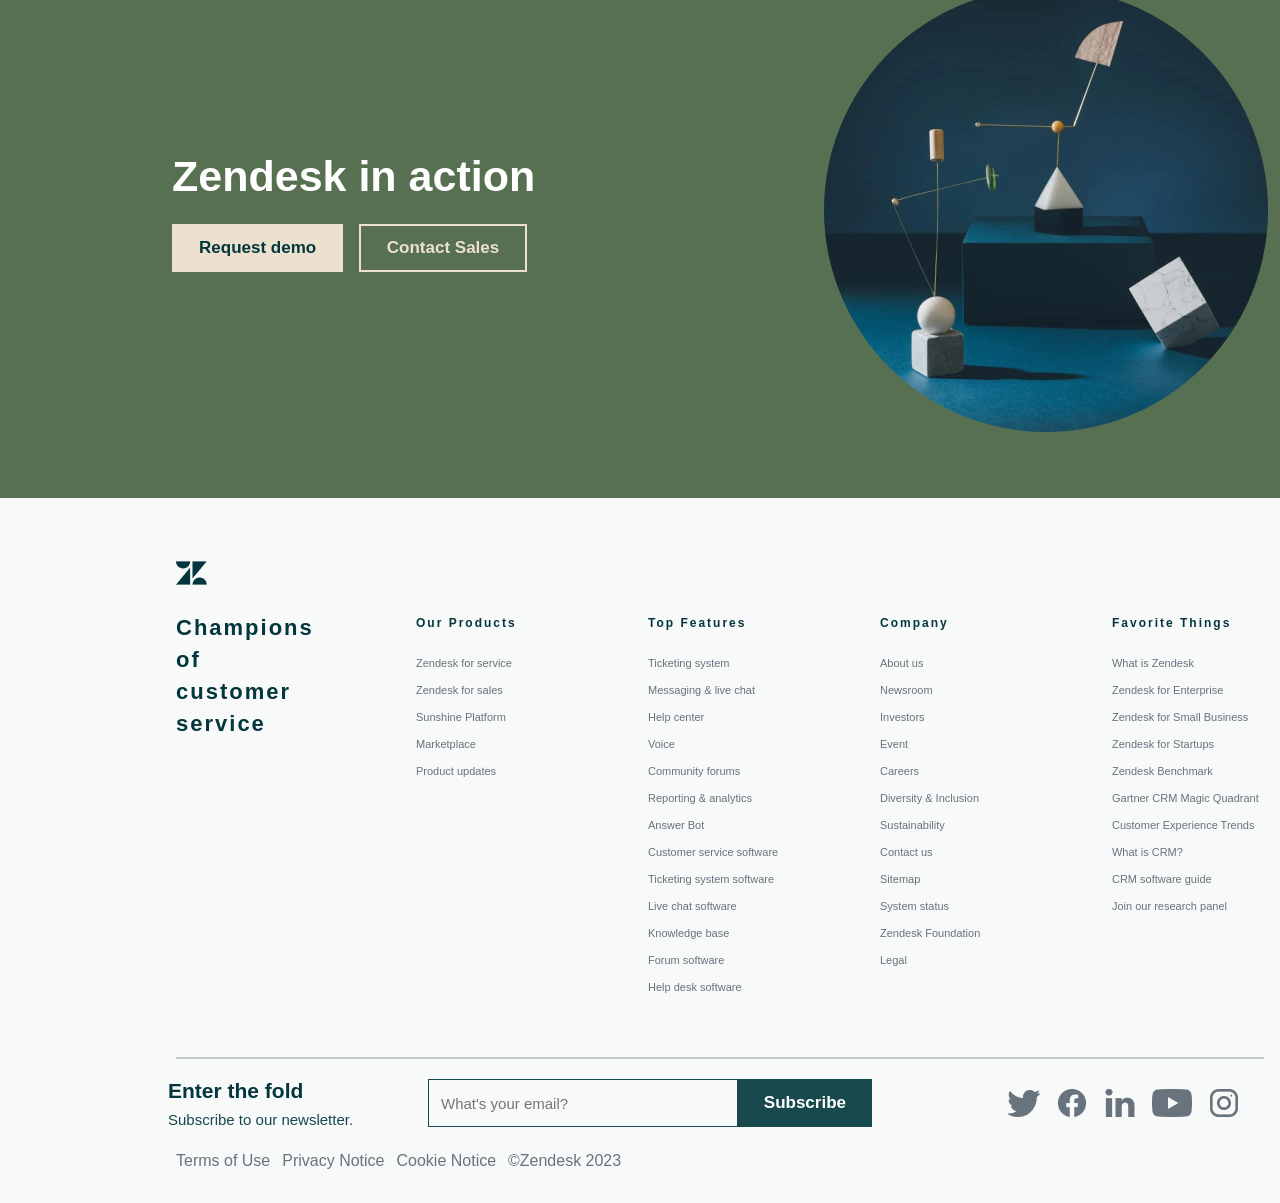
==== commit ef65b35c: "Update index.html" ====
--- a/index.html
+++ b/index.html
@@ -388,7 +388,7 @@
                     <div class="khung10-C3">
                         <p>Terms of Use</p>
                         <p>Privacy Notice</p>
-                        <p>Cookie Notice</p>
+                        <p style="margin-right:11.86px">Cookie Notice</p>
                         <p>©Zendesk 2023</p>
                     </div>
                 </div>
--- a/thuoctinh6.css
+++ b/thuoctinh6.css
@@ -109,8 +109,10 @@
 .khungThu3-phanNoiDung{
     width: 1088px;
     height: 514px;
-    align-items: center;
-    justify-content: center;
+    display: flex;
+    align-items: center;
+    justify-content: center;
+    flex-direction: column;
 }
 .khungThu3-tieude{
     width: 736px;
@@ -648,6 +650,7 @@
     display: flex;
     align-items: center;
     justify-content: center;
+    padding-top:0;
 }
 .khung9-ND{
     width: 1104px;
@@ -822,4 +825,8 @@
     justify-content: center;
     height: 28px;
     margin-right: 12px;
-}+}
+u{
+    text-underline-offset: 5px;
+    text-decoration-thickness: 2px;
+}
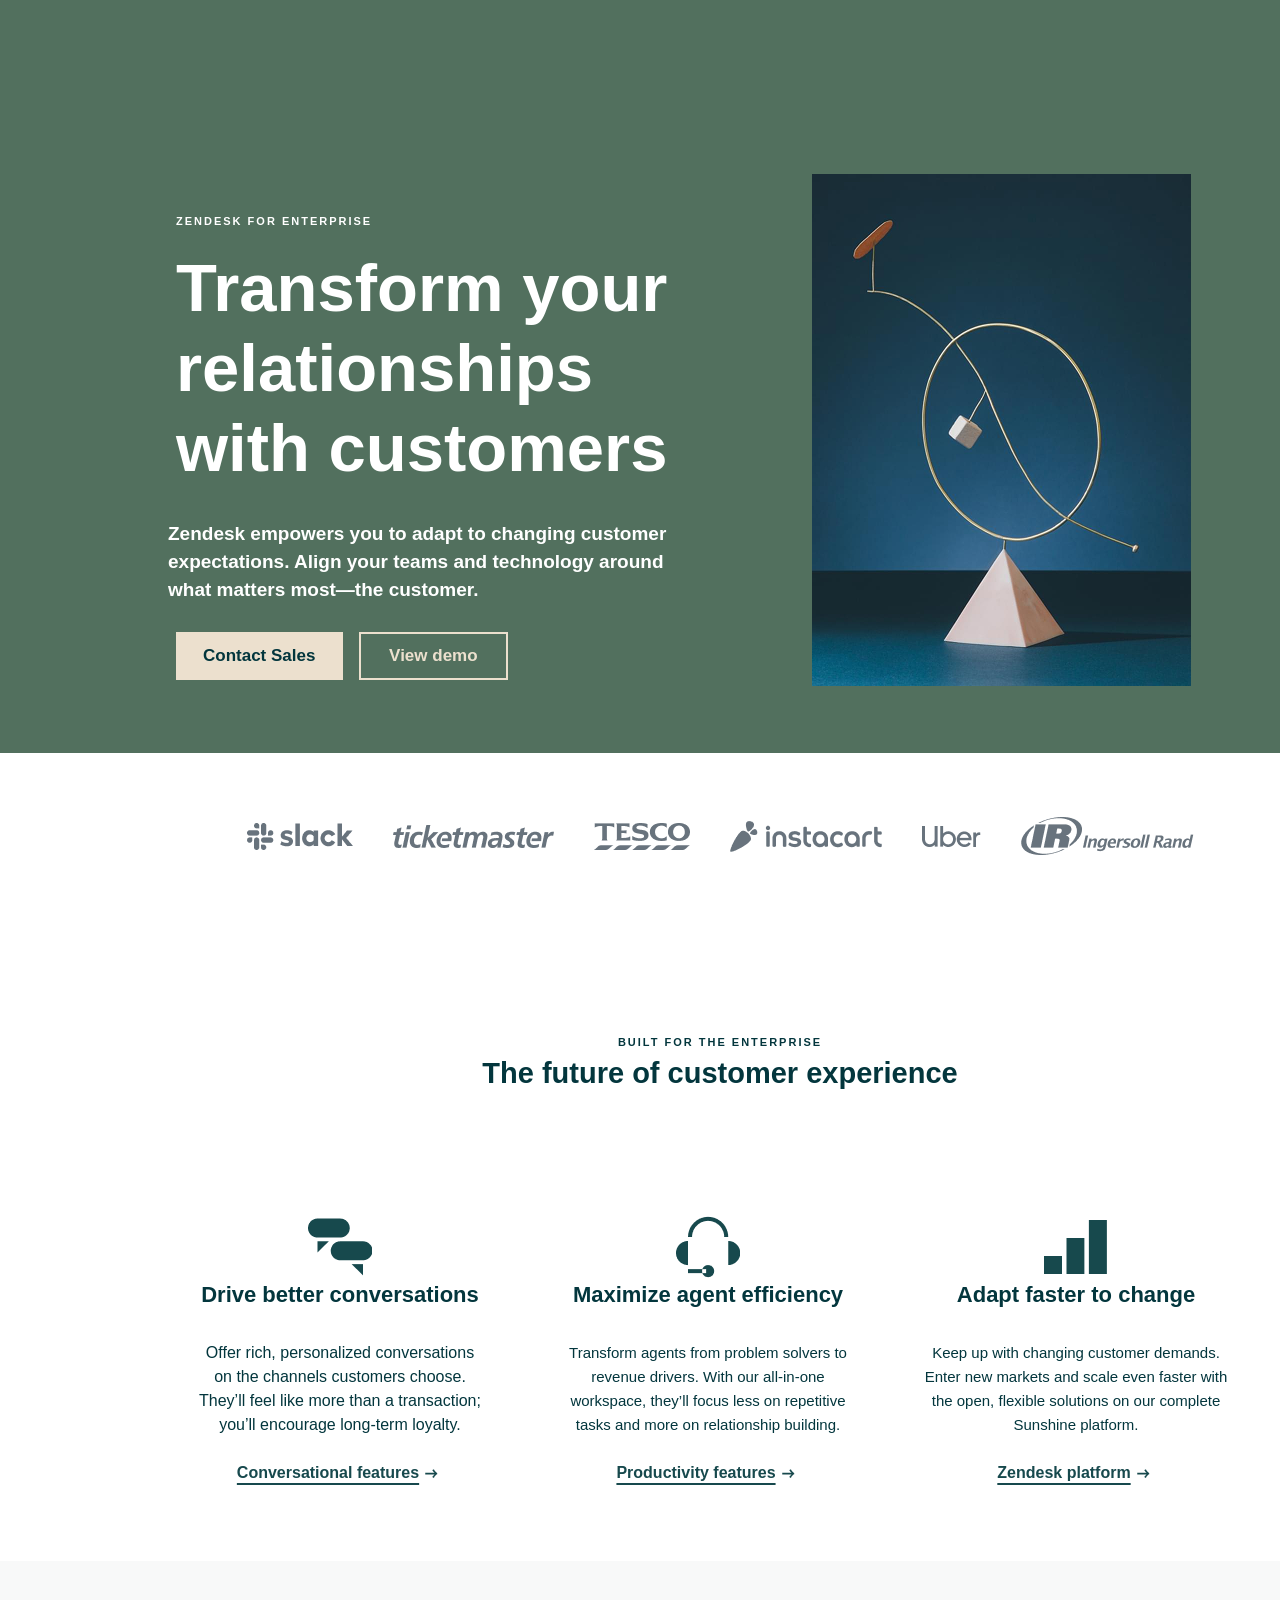
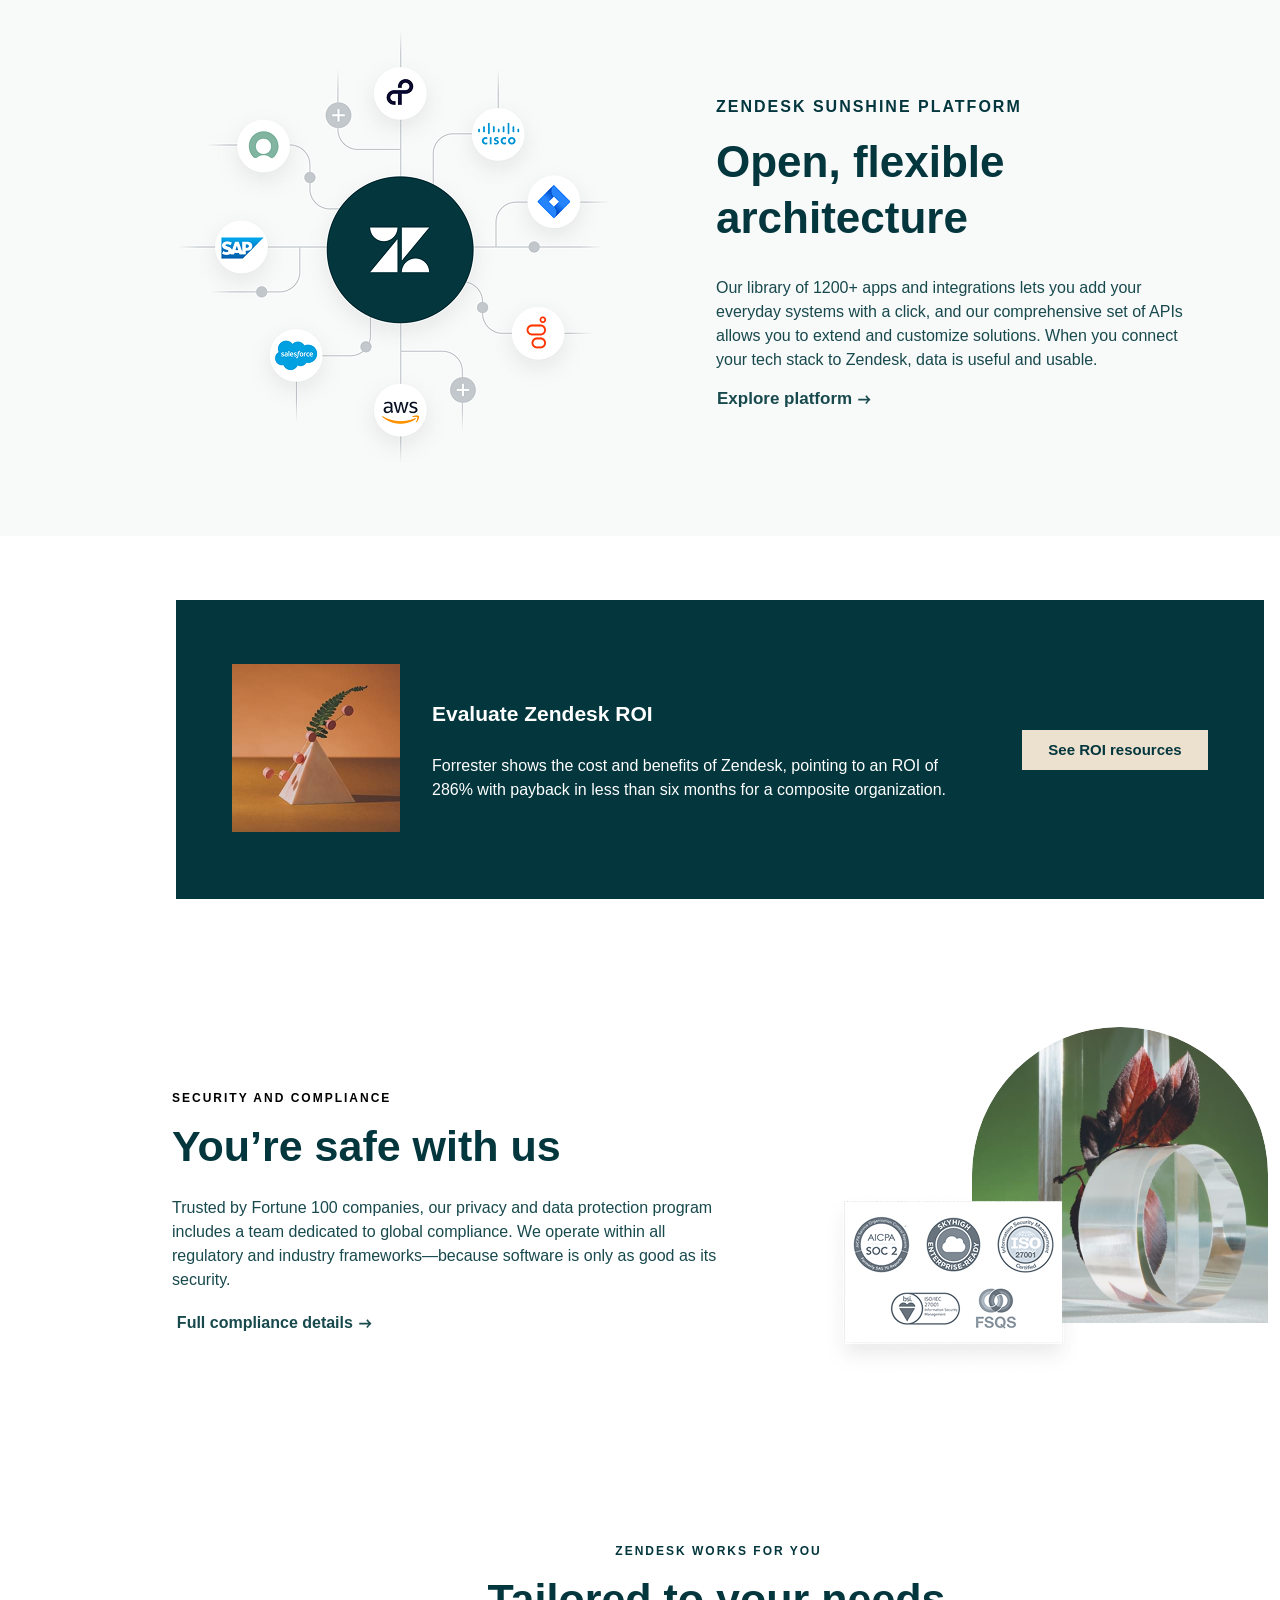
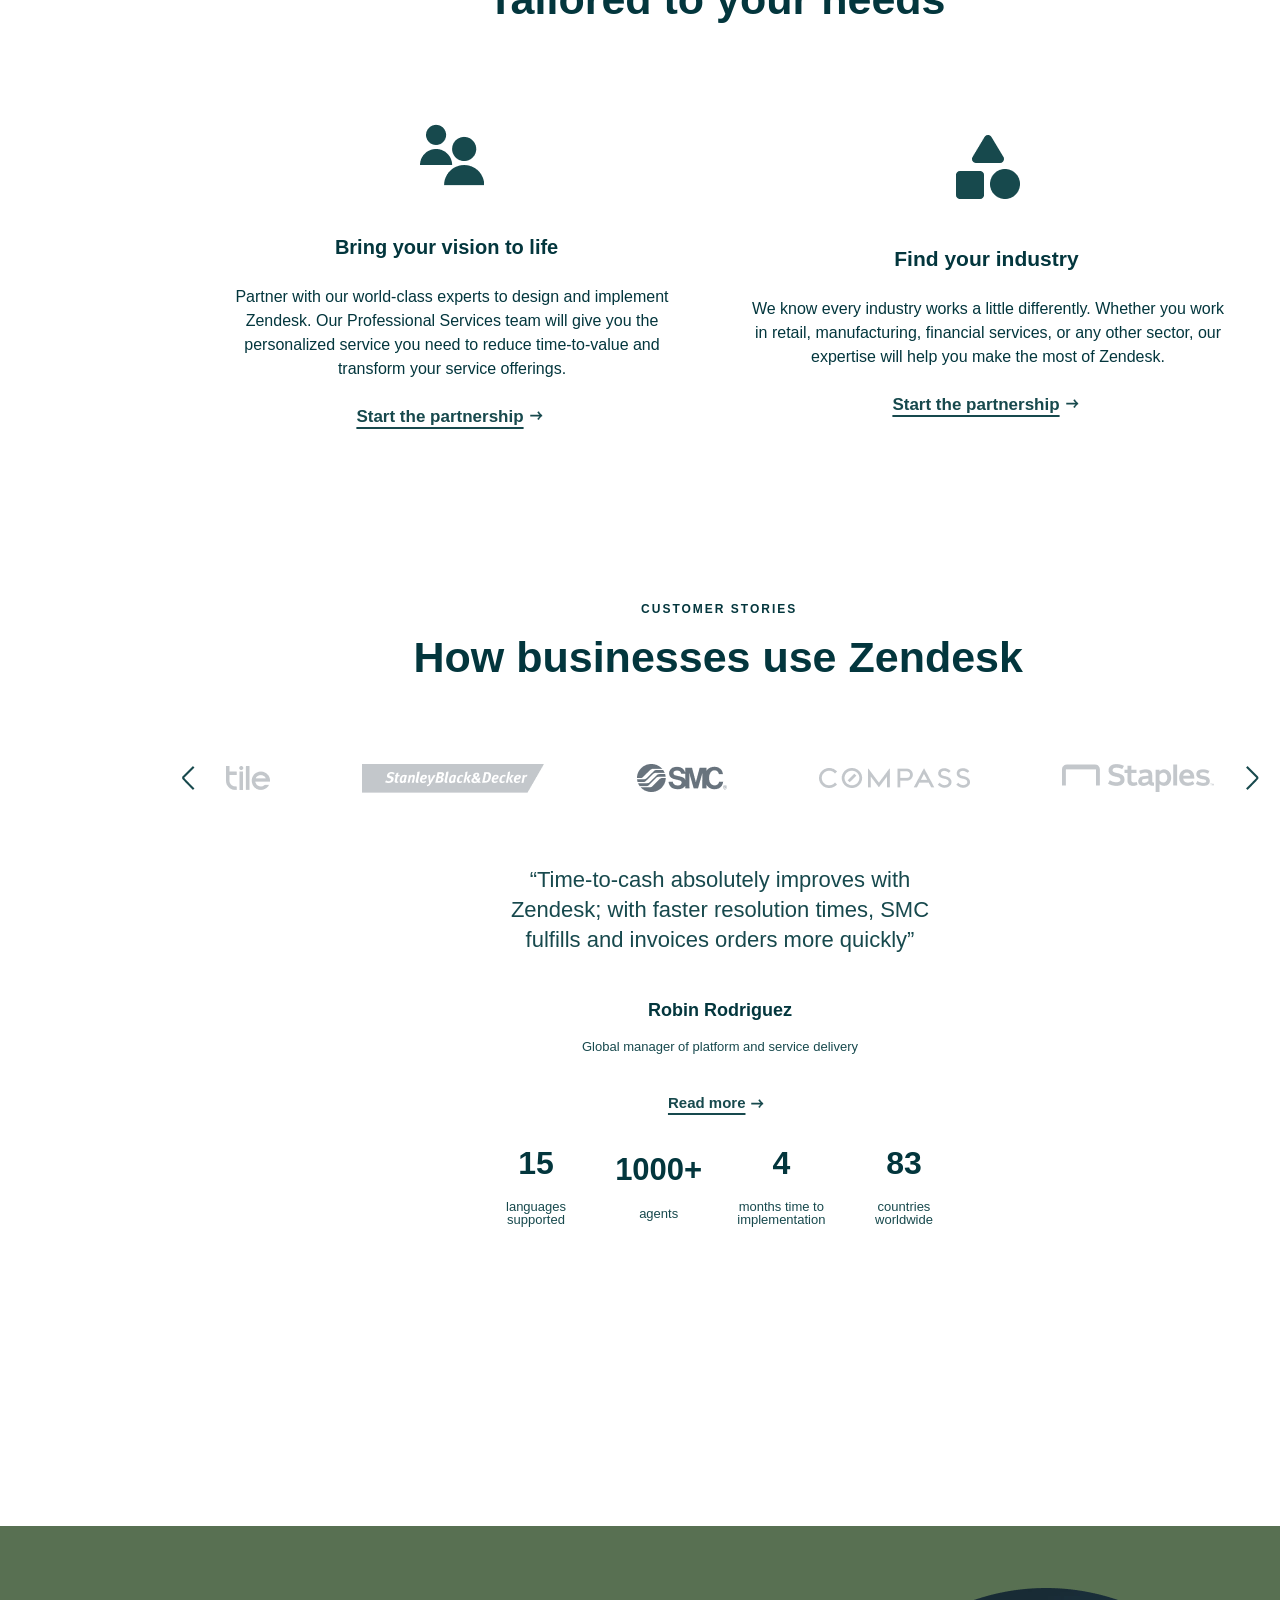
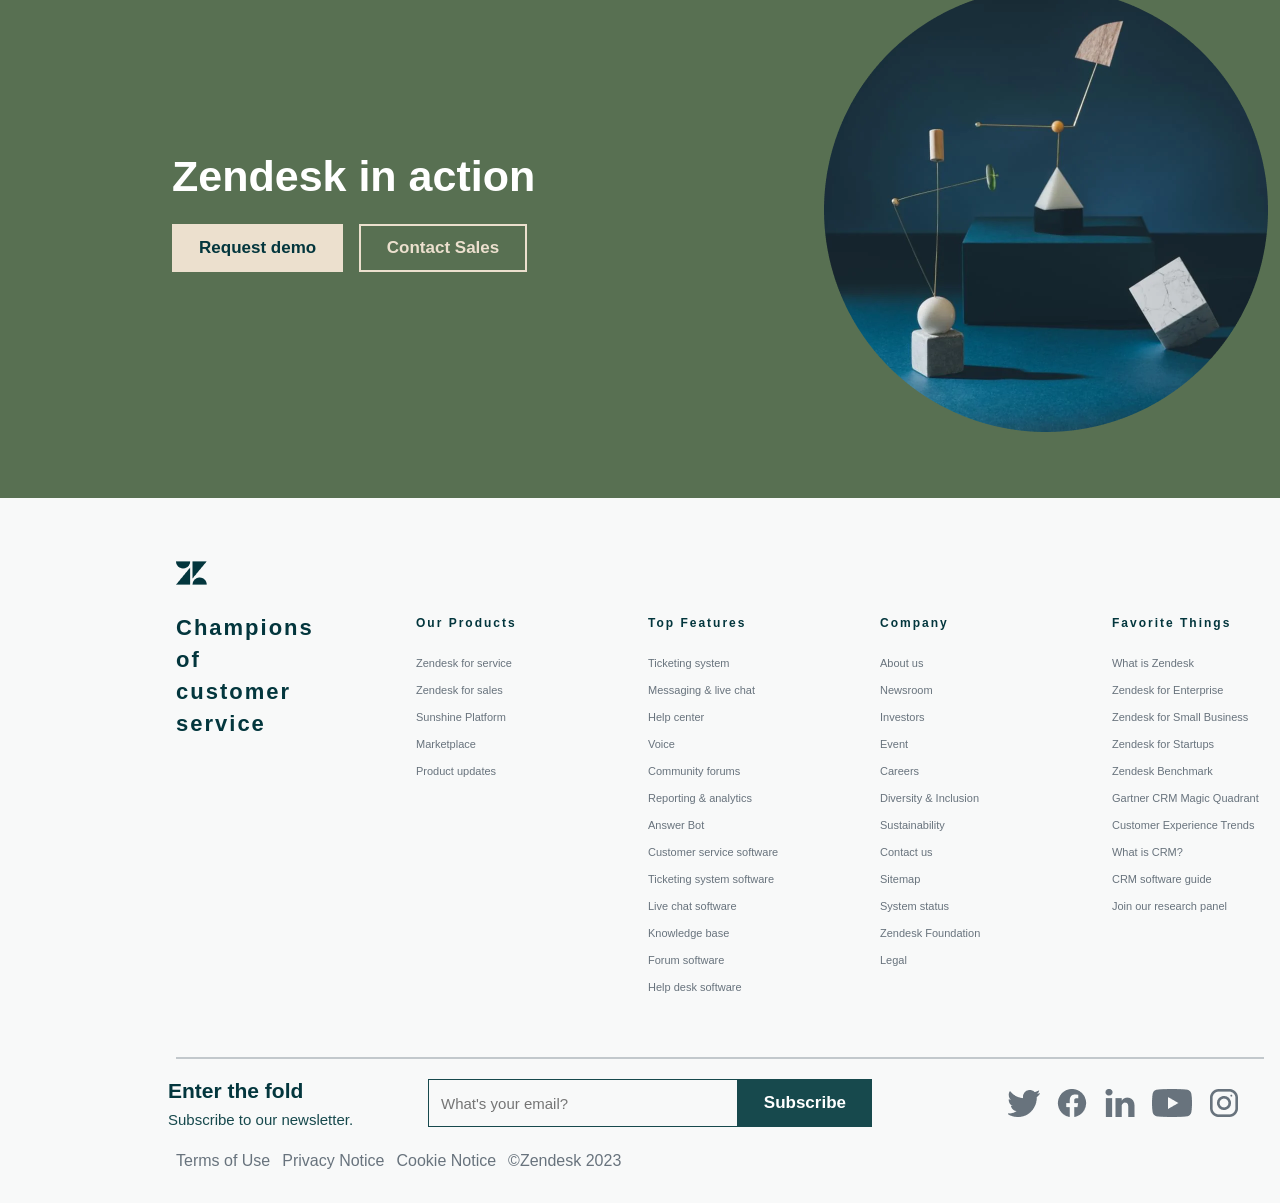
==== commit 55350c37: "Update index.html" ====
--- a/index.html
+++ b/index.html
@@ -388,7 +388,7 @@
                     <div class="khung10-C3">
                         <p>Terms of Use</p>
                         <p>Privacy Notice</p>
-                        <p style="margin-right:11.86px">Cookie Notice</p>
+                        <p>Cookie Notice</p>
                         <p>©Zendesk 2023</p>
                     </div>
                 </div>
